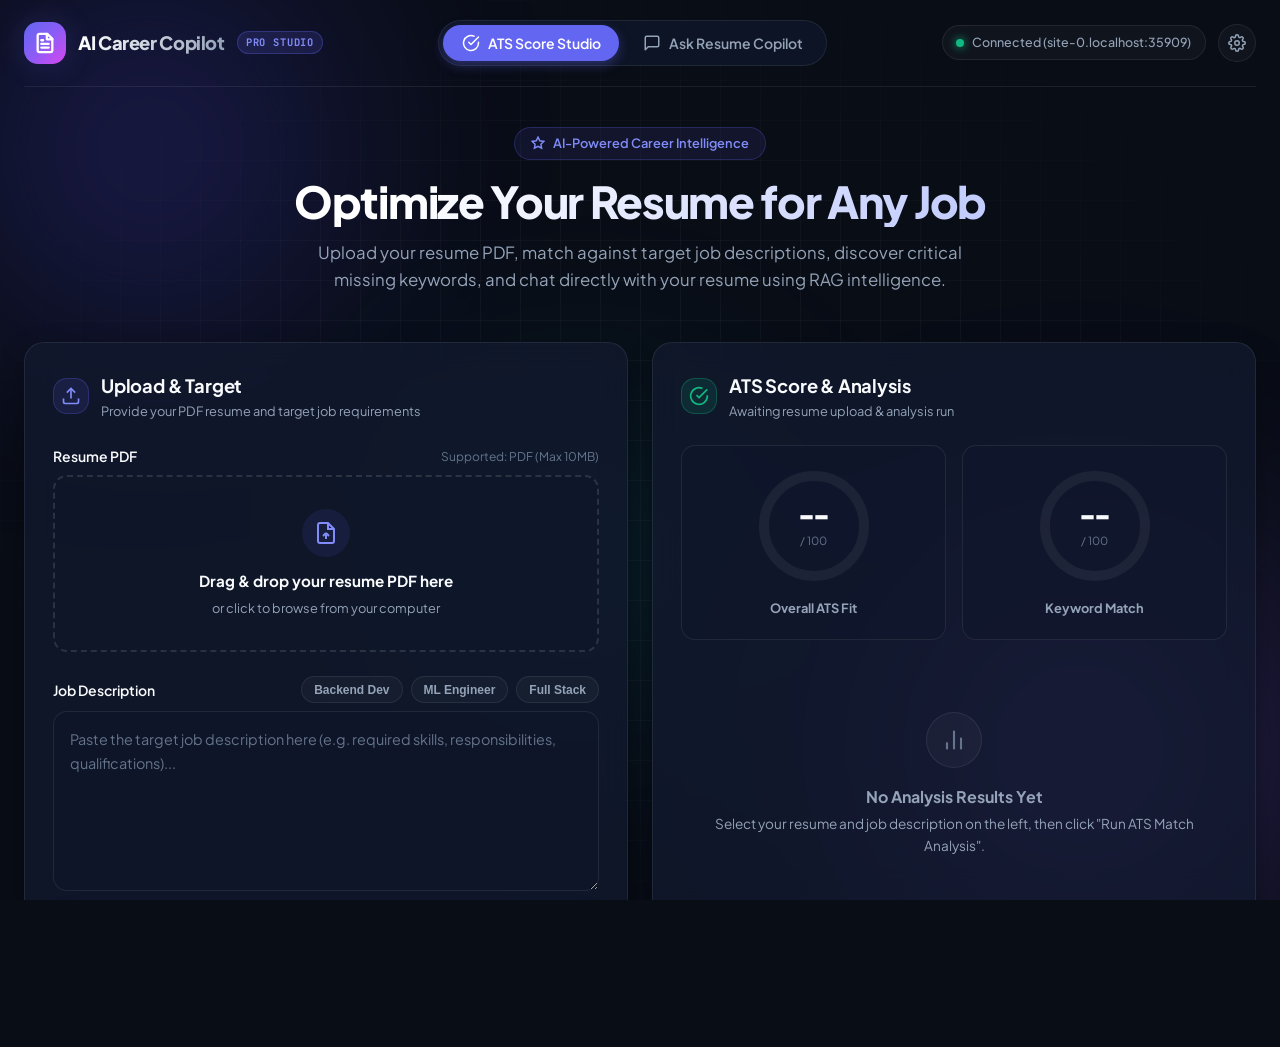
==== index.html @ 42a7b80c "frontend complete" ====
<!DOCTYPE html>
<html lang="en">
<head>
  <meta charset="UTF-8" />
  <meta name="viewport" content="width=device-width, initial-scale=1.0" />
  <title>AI Career Copilot | ATS Score Studio & Resume Chat</title>
  <meta
    name="description"
    content="Upload your resume, compare against job descriptions, calculate ATS match scores, discover missing keywords, and chat with your resume using AI."
  />

  <!-- Fonts -->
  <link rel="preconnect" href="https://fonts.googleapis.com" />
  <link rel="preconnect" href="https://fonts.gstatic.com" crossorigin />
  <link
    href="https://fonts.googleapis.com/css2?family=JetBrains+Mono:wght@400;500;700&family=Plus+Jakarta+Sans:wght@400;500;600;700;800&display=swap"
    rel="stylesheet"
  />

  <!-- CSS Stylesheet -->
  <link rel="stylesheet" href="styles.css" />
</head>
<body>
  <!-- Ambient Glow Effects -->
  <div class="ambient-bg">
    <div class="glow-orb glow-orb-1"></div>
    <div class="glow-orb glow-orb-2"></div>
    <div class="glow-orb glow-orb-3"></div>
    <div class="grid-overlay"></div>
  </div>

  <div class="app-container">
    <!-- Navbar Header -->
    <header class="navbar">
      <a href="#" class="brand">
        <div class="brand-icon">
          <svg width="22" height="22" viewBox="0 0 24 24" fill="none" stroke="currentColor" stroke-width="2.5" stroke-linecap="round" stroke-linejoin="round">
            <path d="M14.5 2H6a2 2 0 0 0-2 2v16a2 2 0 0 0 2 2h12a2 2 0 0 0 2-2V7.5L14.5 2z"/>
            <polyline points="14 2 14 8 20 8"/>
            <line x1="16" y1="13" x2="8" y2="13"/>
            <line x1="16" y1="17" x2="8" y2="17"/>
            <line x1="10" y1="9" x2="8" y2="9"/>
          </svg>
        </div>
        <div class="brand-text">
          <h1>AI Career Copilot</h1>
        </div>
        <span class="brand-badge">Pro Studio</span>
      </a>

      <!-- Tab Switcher -->
      <nav class="nav-tabs">
        <button class="nav-tab active" data-tab="tab-ats">
          <svg viewBox="0 0 24 24" fill="none" stroke="currentColor" stroke-width="2" stroke-linecap="round" stroke-linejoin="round">
            <path d="M22 11.08V12a10 10 0 1 1-5.93-9.14"/>
            <polyline points="22 4 12 14.01 9 11.01"/>
          </svg>
          <span>ATS Score Studio</span>
        </button>
        <button class="nav-tab" data-tab="tab-chat">
          <svg viewBox="0 0 24 24" fill="none" stroke="currentColor" stroke-width="2" stroke-linecap="round" stroke-linejoin="round">
            <path d="M21 15a2 2 0 0 1-2 2H7l-4 4V5a2 2 0 0 1 2-2h14a2 2 0 0 1 2 2z"/>
          </svg>
          <span>Ask Resume Copilot</span>
        </button>
      </nav>

      <!-- Connection Status & Settings -->
      <div class="nav-actions">
        <div class="status-indicator" id="status-badge" title="Click to view API endpoint info">
          <span class="status-ping connecting" id="status-ping"></span>
          <span id="status-text">Checking API...</span>
        </div>
        <button class="icon-btn" id="open-settings-btn" title="API Configuration">
          <svg width="18" height="18" viewBox="0 0 24 24" fill="none" stroke="currentColor" stroke-width="2" stroke-linecap="round" stroke-linejoin="round">
            <circle cx="12" cy="12" r="3"/>
            <path d="M19.4 15a1.65 1.65 0 0 0 .33 1.82l.06.06a2 2 0 0 1 0 2.83 2 2 0 0 1-2.83 0l-.06-.06a1.65 1.65 0 0 0-1.82-.33 1.65 1.65 0 0 0-1 1.51V21a2 2 0 0 1-2 2 2 2 0 0 1-2-2v-.09A1.65 1.65 0 0 0 9 19.4a1.65 1.65 0 0 0-1.82.33l-.06.06a2 2 0 0 1-2.83 0 2 2 0 0 1 0-2.83l.06-.06a1.65 1.65 0 0 0 .33-1.82 1.65 1.65 0 0 0-1.51-1H3a2 2 0 0 1-2-2 2 2 0 0 1 2-2h.09A1.65 1.65 0 0 0 4.6 9a1.65 1.65 0 0 0-.33-1.82l-.06-.06a2 2 0 0 1 0-2.83 2 2 0 0 1 2.83 0l.06.06a1.65 1.65 0 0 0 1.82.33H9a1.65 1.65 0 0 0 1-1.51V3a2 2 0 0 1 2-2 2 2 0 0 1 2 2v.09a1.65 1.65 0 0 0 1 1.51 1.65 1.65 0 0 0 1.82-.33l.06-.06a2 2 0 0 1 2.83 0 2 2 0 0 1 0 2.83l-.06.06a1.65 1.65 0 0 0-.33 1.82V9a1.65 1.65 0 0 0 1.51 1H21a2 2 0 0 1 2 2 2 2 0 0 1-2 2h-.09a1.65 1.65 0 0 0-1.51 1z"/>
          </svg>
        </button>
      </div>
    </header>

    <!-- Hero Header -->
    <section class="hero-section">
      <div class="hero-tag">
        <svg width="14" height="14" viewBox="0 0 24 24" fill="none" stroke="currentColor" stroke-width="2.5">
          <polygon points="12 2 15.09 8.26 22 9.27 17 14.14 18.18 21.02 12 17.77 5.82 21.02 7 14.14 2 9.27 8.91 8.26 12 2"/>
        </svg>
        AI-Powered Career Intelligence
      </div>
      <h2 class="hero-title">Optimize Your Resume for Any Job</h2>
      <p class="hero-subtitle">
        Upload your resume PDF, match against target job descriptions, discover critical missing keywords, 
        and chat directly with your resume using RAG intelligence.
      </p>
    </section>

    <!-- View Panel 1: ATS Studio -->
    <main class="view-panel active" id="tab-ats">
      <div class="studio-grid">
        <!-- Input Form Section -->
        <section class="glass-card">
          <div class="card-header">
            <div class="card-title-group">
              <div class="card-icon-badge">
                <svg width="20" height="20" viewBox="0 0 24 24" fill="none" stroke="currentColor" stroke-width="2">
                  <path d="M21 15v4a2 2 0 0 1-2 2H5a2 2 0 0 1-2-2v-4"/>
                  <polyline points="17 8 12 3 7 8"/>
                  <line x1="12" y1="3" x2="12" y2="15"/>
                </svg>
              </div>
              <div>
                <h3 class="card-title">Upload & Target</h3>
                <p class="card-subtitle">Provide your PDF resume and target job requirements</p>
              </div>
            </div>
          </div>

          <form id="ats-form">
            <!-- File Upload Dropzone -->
            <div class="form-group">
              <div class="label-row">
                <label class="form-label">Resume PDF</label>
                <span class="form-hint">Supported: PDF (Max 10MB)</span>
              </div>
              <div class="dropzone" id="dropzone">
                <input type="file" id="resume-input" accept="application/pdf" class="dropzone-input" />
                <div class="dropzone-icon">
                  <svg width="24" height="24" viewBox="0 0 24 24" fill="none" stroke="currentColor" stroke-width="2">
                    <path d="M14 2H6a2 2 0 0 0-2 2v16a2 2 0 0 0 2 2h12a2 2 0 0 0 2-2V8z"/>
                    <polyline points="14 2 14 8 20 8"/>
                    <line x1="12" y1="18" x2="12" y2="12"/>
                    <line x1="9" y1="15" x2="12" y2="12"/>
                    <line x1="15" y1="15" x2="12" y2="12"/>
                  </svg>
                </div>
                <div class="dropzone-title">Drag & drop your resume PDF here</div>
                <div class="dropzone-subtitle">or click to browse from your computer</div>
              </div>

              <!-- Active File Display -->
              <div class="file-badge" id="file-badge">
                <div class="file-info">
                  <svg class="file-icon" width="20" height="20" viewBox="0 0 24 24" fill="none" stroke="currentColor" stroke-width="2">
                    <path d="M14 2H6a2 2 0 0 0-2 2v16a2 2 0 0 0 2 2h12a2 2 0 0 0 2-2V8z"/>
                    <polyline points="14 2 14 8 20 8"/>
                  </svg>
                  <div>
                    <div class="file-name" id="file-name">resume.pdf</div>
                    <div class="file-size" id="file-size">0 KB</div>
                  </div>
                </div>
                <button type="button" class="remove-file-btn" id="remove-file-btn" title="Remove resume">
                  <svg width="18" height="18" viewBox="0 0 24 24" fill="none" stroke="currentColor" stroke-width="2">
                    <line x1="18" y1="6" x2="6" y2="18"/>
                    <line x1="6" y1="6" x2="18" y2="18"/>
                  </svg>
                </button>
              </div>
            </div>

            <!-- Job Description Area -->
            <div class="form-group">
              <div class="label-row">
                <label class="form-label" for="job-desc">Job Description</label>
                <div class="preset-pills">
                  <button type="button" class="preset-btn" data-preset="backend">Backend Dev</button>
                  <button type="button" class="preset-btn" data-preset="ml">ML Engineer</button>
                  <button type="button" class="preset-btn" data-preset="fullstack">Full Stack</button>
                </div>
              </div>
              <textarea
                id="job-desc"
                class="textarea-styled"
                placeholder="Paste the target job description here (e.g. required skills, responsibilities, qualifications)..."
                required
              ></textarea>
            </div>

            <!-- Submit Button -->
            <button type="submit" class="btn-primary" id="analyze-btn">
              <span id="btn-text">Run ATS Match Analysis</span>
              <svg id="btn-icon" width="18" height="18" viewBox="0 0 24 24" fill="none" stroke="currentColor" stroke-width="2.5">
                <line x1="5" y1="12" x2="19" y2="12"/>
                <polyline points="12 5 19 12 12 19"/>
              </svg>
              <div class="spinner" id="btn-spinner" style="display: none;"></div>
            </button>
          </form>
        </section>

        <!-- Results & Analytics Section -->
        <section class="glass-card">
          <div class="card-header">
            <div class="card-title-group">
              <div class="card-icon-badge" style="background: rgba(16, 185, 129, 0.12); color: var(--accent-emerald); border-color: rgba(16, 185, 129, 0.3);">
                <svg width="20" height="20" viewBox="0 0 24 24" fill="none" stroke="currentColor" stroke-width="2">
                  <path d="M22 11.08V12a10 10 0 1 1-5.93-9.14"/>
                  <polyline points="22 4 12 14.01 9 11.01"/>
                </svg>
              </div>
              <div>
                <h3 class="card-title">ATS Score & Analysis</h3>
                <p class="card-subtitle" id="analysis-subtitle">Awaiting resume upload & analysis run</p>
              </div>
            </div>
            <button type="button" class="btn-secondary" id="export-btn" style="display: none;" title="Copy summary report">
              <svg width="14" height="14" viewBox="0 0 24 24" fill="none" stroke="currentColor" stroke-width="2" style="margin-right: 4px;">
                <rect x="9" y="9" width="13" height="13" rx="2" ry="2"/>
                <path d="M5 15H4a2 2 0 0 1-2-2V4a2 2 0 0 1 2-2h9a2 2 0 0 1 2 2v1"/>
              </svg>
              Export Report
            </button>
          </div>

          <!-- Score Meters Overview -->
          <div class="score-overview">
            <!-- Overall Score Gauge -->
            <div class="score-widget">
              <div class="gauge-container">
                <svg class="gauge-svg" viewBox="0 0 120 120">
                  <defs>
                    <linearGradient id="score-gradient" x1="0%" y1="0%" x2="100%" y2="100%">
                      <stop offset="0%" stop-color="#6366f1" />
                      <stop offset="100%" stop-color="#8b5cf6" />
                    </linearGradient>
                  </defs>
                  <circle class="gauge-bg" cx="60" cy="60" r="50" />
                  <circle class="gauge-fill" id="overall-fill" cx="60" cy="60" r="50" />
                </svg>
                <div class="gauge-center">
                  <span class="gauge-val" id="overall-score-val">--</span>
                  <span style="font-size: 0.7rem; color: var(--text-subtle);">/ 100</span>
                </div>
              </div>
              <div class="gauge-label">Overall ATS Fit</div>
            </div>

            <!-- Keyword Score Gauge -->
            <div class="score-widget">
              <div class="gauge-container">
                <svg class="gauge-svg" viewBox="0 0 120 120">
                  <defs>
                    <linearGradient id="keyword-gradient" x1="0%" y1="0%" x2="100%" y2="100%">
                      <stop offset="0%" stop-color="#06b6d4" />
                      <stop offset="100%" stop-color="#10b981" />
                    </linearGradient>
                  </defs>
                  <circle class="gauge-bg" cx="60" cy="60" r="50" />
                  <circle class="gauge-fill gauge-fill-alt" id="keyword-fill" cx="60" cy="60" r="50" />
                </svg>
                <div class="gauge-center">
                  <span class="gauge-val" id="keyword-score-val">--</span>
                  <span style="font-size: 0.7rem; color: var(--text-subtle);">/ 100</span>
                </div>
              </div>
              <div class="gauge-label">Keyword Match</div>
            </div>
          </div>

          <!-- Empty Initial State -->
          <div id="results-empty" class="empty-state-box">
            <div class="empty-state-icon">
              <svg width="28" height="28" viewBox="0 0 24 24" fill="none" stroke="currentColor" stroke-width="1.8">
                <line x1="18" y1="20" x2="18" y2="10"/>
                <line x1="12" y1="20" x2="12" y2="4"/>
                <line x1="6" y1="20" x2="6" y2="14"/>
              </svg>
            </div>
            <h4>No Analysis Results Yet</h4>
            <p style="font-size: 0.85rem; margin-top: 0.25rem;">Select your resume and job description on the left, then click "Run ATS Match Analysis".</p>
          </div>

          <!-- Detailed Results Stack -->
          <div id="results-content" style="display: none;">
            <!-- Missing Keywords -->
            <div class="result-block">
              <div class="result-block-title">
                <span>Missing Keywords</span>
                <span id="missing-count-badge" class="brand-badge" style="background: rgba(244,63,94,0.15); color: var(--accent-rose); border-color: rgba(244,63,94,0.3);">0 Missing</span>
              </div>
              <div class="keyword-tags" id="missing-tags-container"></div>
            </div>

            <!-- Strengths -->
            <div class="result-block">
              <div class="result-block-title">Key Strengths</div>
              <div class="list-stack" id="strengths-container"></div>
            </div>

            <!-- Weaknesses -->
            <div class="result-block">
              <div class="result-block-title">Weaknesses / Gaps</div>
              <div class="list-stack" id="weaknesses-container"></div>
            </div>

            <!-- Actionable Suggestions -->
            <div class="result-block">
              <div class="result-block-title">Actionable ATS Suggestions</div>
              <div class="list-stack" id="suggestions-container"></div>
            </div>
          </div>
        </section>
      </div>
    </main>

    <!-- View Panel 2: Ask Resume Copilot Chat -->
    <main class="view-panel" id="tab-chat">
      <div class="chat-layout">
        <div class="glass-card chat-card">
          <!-- Chat Header -->
          <div class="chat-header">
            <div class="card-title-group">
              <div class="card-icon-badge">
                <svg width="20" height="20" viewBox="0 0 24 24" fill="none" stroke="currentColor" stroke-width="2">
                  <path d="M21 15a2 2 0 0 1-2 2H7l-4 4V5a2 2 0 0 1 2-2h14a2 2 0 0 1 2 2z"/>
                </svg>
              </div>
              <div>
                <h3 class="card-title">Resume Copilot Chat</h3>
                <p class="card-subtitle" id="chat-subtitle">Ask questions about your uploaded resume using RAG vector intelligence</p>
              </div>
            </div>
            <button type="button" class="btn-secondary" id="clear-chat-btn">Clear Chat</button>
          </div>

          <!-- Chat Messages Area -->
          <div class="chat-messages" id="chat-messages">
            <!-- Welcome Assistant Message -->
            <div class="message-row assistant">
              <div class="message-avatar">AI</div>
              <div>
                <div class="message-bubble">
                  Hello! I am your AI Career Copilot. Once you upload your resume PDF, you can ask me anything about your experience, technical skills, project details, or ask me to draft tailored responses for applications!
                </div>
                <span class="message-time">Just now</span>
              </div>
            </div>
          </div>

          <!-- Chat Footer & Input Controls -->
          <div class="chat-footer">
            <!-- Prompt Suggestions -->
            <div class="prompt-suggestions">
              <button type="button" class="prompt-chip" data-prompt="What are the main technical skills listed in my resume?">💡 Top Technical Skills</button>
              <button type="button" class="prompt-chip" data-prompt="Summarize my relevant experience in 3 high-impact bullet points.">📄 3-Bullet Summary</button>
              <button type="button" class="prompt-chip" data-prompt="What software projects or architecture achievements are mentioned?">🚀 Project Highlights</button>
              <button type="button" class="prompt-chip" data-prompt="How can I phrase my experience for a Lead Engineer role?">🎯 Lead Role Pitch</button>
            </div>

            <!-- Chat Input Bar -->
            <form id="chat-form" class="chat-input-bar">
              <input
                type="text"
                id="chat-input"
                class="chat-input"
                placeholder="Ask your resume anything (e.g. 'What is my experience with Python and databases?')..."
                autocomplete="off"
              />
              <button type="submit" class="send-btn" id="chat-send-btn" title="Send Question">
                <svg width="18" height="18" viewBox="0 0 24 24" fill="none" stroke="currentColor" stroke-width="2.5">
                  <line x1="22" y1="2" x2="11" y2="13"/>
                  <polygon points="22 2 15 22 11 13 2 9 22 2"/>
                </svg>
              </button>
            </form>
          </div>
        </div>
      </div>
    </main>
  </div>

  <!-- Settings Modal -->
  <div class="modal-backdrop" id="settings-modal">
    <div class="modal-content">
      <div class="modal-header">
        <h3 class="modal-title">API Server Settings</h3>
        <button type="button" class="remove-file-btn" id="close-settings-btn">
          <svg width="20" height="20" viewBox="0 0 24 24" fill="none" stroke="currentColor" stroke-width="2">
            <line x1="18" y1="6" x2="6" y2="18"/>
            <line x1="6" y1="6" x2="18" y2="18"/>
          </svg>
        </button>
      </div>
      <div class="form-group">
        <label class="form-label" for="api-url-input">Backend Base URL</label>
        <input
          type="text"
          id="api-url-input"
          class="chat-input"
          style="border-radius: var(--radius-md); width: 100%; margin-top: 0.5rem;"
          placeholder="http://127.0.0.1:8000"
        />
        <p class="form-hint" style="margin-top: 0.5rem;">
          Leave empty to use automatic window origin detection or local FastAPI default (port 8000 / 8001).
        </p>
      </div>
      <div class="modal-footer">
        <button type="button" class="btn-secondary" id="test-api-btn">Test Connection</button>
        <button type="button" class="btn-primary" id="save-settings-btn" style="width: auto; padding: 0.6rem 1.25rem;">Save Settings</button>
      </div>
    </div>
  </div>

  <!-- Toast Notification Container -->
  <div class="toast-container" id="toast-container"></div>

  <!-- Application Logic JavaScript -->
  <script src="app.js"></script>
</body>
</html>
---- styles.css ----
/* ==========================================================================
   AI Career Copilot - Design System & Modern Theme
   ========================================================================== */

:root {
  /* Color Palette */
  --bg-dark: #090d16;
  --bg-surface: #0f172a;
  --bg-card: rgba(18, 26, 47, 0.75);
  --bg-card-hover: rgba(26, 37, 66, 0.85);
  --bg-glass: rgba(15, 23, 42, 0.65);
  
  --border-color: rgba(255, 255, 255, 0.08);
  --border-hover: rgba(99, 102, 241, 0.35);
  --border-focus: #6366f1;

  --primary: #6366f1;
  --primary-light: #818cf8;
  --primary-dark: #4f46e5;
  --primary-gradient: linear-gradient(135deg, #6366f1 0%, #8b5cf6 50%, #d946ef 100%);
  --primary-glow: rgba(99, 102, 241, 0.25);

  --accent-cyan: #06b6d4;
  --accent-emerald: #10b981;
  --accent-amber: #f59e0b;
  --accent-rose: #f43f5e;
  
  --text-main: #f8fafc;
  --text-muted: #94a3b8;
  --text-subtle: #64748b;

  --font-sans: 'Plus Jakarta Sans', -apple-system, BlinkMacSystemFont, 'Segoe UI', Roboto, sans-serif;
  --font-mono: 'JetBrains Mono', monospace;

  --radius-sm: 8px;
  --radius-md: 14px;
  --radius-lg: 20px;
  --radius-full: 9999px;

  --shadow-sm: 0 2px 8px rgba(0, 0, 0, 0.2);
  --shadow-md: 0 8px 24px rgba(0, 0, 0, 0.35);
  --shadow-lg: 0 16px 40px rgba(0, 0, 0, 0.5);
  --shadow-glow: 0 0 30px rgba(99, 102, 241, 0.2);

  --transition-fast: 0.15s ease;
  --transition-normal: 0.25s cubic-bezier(0.16, 1, 0.3, 1);
  --transition-bounce: 0.4s cubic-bezier(0.34, 1.56, 0.64, 1);
}

/* Reset & Base Styles */
*, *::before, *::after {
  box-sizing: border-box;
  margin: 0;
  padding: 0;
}

html, body {
  height: 100%;
  font-family: var(--font-sans);
  background-color: var(--bg-dark);
  color: var(--text-main);
  line-height: 1.6;
  -webkit-font-smoothing: antialiased;
  overflow-x: hidden;
}

/* Background Atmosphere */
.ambient-bg {
  position: fixed;
  inset: 0;
  pointer-events: none;
  z-index: 0;
  overflow: hidden;
}

.glow-orb {
  position: absolute;
  border-radius: 50%;
  filter: blur(120px);
  opacity: 0.45;
  animation: float 20s infinite alternate cubic-bezier(0.45, 0.05, 0.55, 0.95);
}

.glow-orb-1 {
  width: 500px;
  height: 500px;
  background: radial-gradient(circle, #4f46e5 0%, rgba(79, 70, 229, 0) 70%);
  top: -100px;
  left: -100px;
}

.glow-orb-2 {
  width: 600px;
  height: 600px;
  background: radial-gradient(circle, #8b5cf6 0%, rgba(139, 92, 246, 0) 70%);
  bottom: -150px;
  right: -100px;
  animation-delay: -7s;
}

.glow-orb-3 {
  width: 400px;
  height: 400px;
  background: radial-gradient(circle, #06b6d4 0%, rgba(6, 182, 212, 0) 70%);
  top: 40%;
  left: 30%;
  opacity: 0.25;
  animation-delay: -12s;
}

@keyframes float {
  0% { transform: translate(0, 0) scale(1); }
  50% { transform: translate(40px, 30px) scale(1.08); }
  100% { transform: translate(-30px, 50px) scale(0.95); }
}

.grid-overlay {
  position: absolute;
  inset: 0;
  background-image: 
    linear-gradient(rgba(255, 255, 255, 0.03) 1px, transparent 1px),
    linear-gradient(90deg, rgba(255, 255, 255, 0.03) 1px, transparent 1px);
  background-size: 40px 40px;
  mask-image: radial-gradient(ellipse at center, black 40%, transparent 80%);
}

/* App Wrapper */
.app-container {
  position: relative;
  z-index: 1;
  display: flex;
  flex-direction: column;
  min-height: 100vh;
  max-width: 1440px;
  margin: 0 auto;
  padding: 0 1.5rem;
}

/* Header & Navigation */
.navbar {
  display: flex;
  align-items: center;
  justify-content: space-between;
  padding: 1.25rem 0;
  border-bottom: 1px solid var(--border-color);
}

.brand {
  display: flex;
  align-items: center;
  gap: 0.75rem;
  text-decoration: none;
}

.brand-icon {
  width: 42px;
  height: 42px;
  border-radius: var(--radius-md);
  background: var(--primary-gradient);
  display: flex;
  align-items: center;
  justify-content: center;
  color: #fff;
  box-shadow: var(--shadow-glow);
}

.brand-text h1 {
  font-size: 1.15rem;
  font-weight: 800;
  letter-spacing: -0.02em;
  background: linear-gradient(to right, #fff, #94a3b8);
  -webkit-background-clip: text;
  -webkit-text-fill-color: transparent;
}

.brand-badge {
  font-family: var(--font-mono);
  font-size: 0.65rem;
  font-weight: 700;
  text-transform: uppercase;
  letter-spacing: 0.08em;
  padding: 2px 8px;
  border-radius: var(--radius-full);
  background: rgba(99, 102, 241, 0.15);
  color: var(--primary-light);
  border: 1px solid rgba(99, 102, 241, 0.3);
}

/* Nav Tabs */
.nav-tabs {
  display: flex;
  align-items: center;
  gap: 0.35rem;
  background: rgba(15, 23, 42, 0.8);
  padding: 4px;
  border-radius: var(--radius-full);
  border: 1px solid var(--border-color);
  backdrop-filter: blur(16px);
}

.nav-tab {
  display: flex;
  align-items: center;
  gap: 0.5rem;
  padding: 0.55rem 1.15rem;
  border-radius: var(--radius-full);
  border: none;
  background: transparent;
  color: var(--text-muted);
  font-family: var(--font-sans);
  font-size: 0.875rem;
  font-weight: 600;
  cursor: pointer;
  transition: var(--transition-fast);
}

.nav-tab:hover {
  color: var(--text-main);
  background: rgba(255, 255, 255, 0.04);
}

.nav-tab.active {
  color: #fff;
  background: var(--primary);
  box-shadow: 0 4px 12px rgba(99, 102, 241, 0.35);
}

.nav-tab svg {
  width: 18px;
  height: 18px;
}

/* Connection Status & Settings */
.nav-actions {
  display: flex;
  align-items: center;
  gap: 0.75rem;
}

.status-indicator {
  display: flex;
  align-items: center;
  gap: 0.5rem;
  padding: 0.4rem 0.85rem;
  border-radius: var(--radius-full);
  background: rgba(255, 255, 255, 0.03);
  border: 1px solid var(--border-color);
  font-size: 0.78rem;
  font-weight: 500;
  color: var(--text-muted);
  cursor: pointer;
  transition: var(--transition-fast);
}

.status-indicator:hover {
  border-color: rgba(255, 255, 255, 0.15);
  color: var(--text-main);
}

.status-ping {
  width: 8px;
  height: 8px;
  border-radius: 50%;
  background: var(--accent-emerald);
  box-shadow: 0 0 10px var(--accent-emerald);
  position: relative;
}

.status-ping.offline {
  background: var(--accent-rose);
  box-shadow: 0 0 10px var(--accent-rose);
}

.status-ping.connecting {
  background: var(--accent-amber);
  box-shadow: 0 0 10px var(--accent-amber);
  animation: pulse 1.5s infinite;
}

@keyframes pulse {
  0% { opacity: 0.4; }
  50% { opacity: 1; }
  100% { opacity: 0.4; }
}

.icon-btn {
  width: 38px;
  height: 38px;
  border-radius: var(--radius-full);
  border: 1px solid var(--border-color);
  background: rgba(255, 255, 255, 0.03);
  color: var(--text-muted);
  display: flex;
  align-items: center;
  justify-content: center;
  cursor: pointer;
  transition: var(--transition-fast);
}

.icon-btn:hover {
  color: var(--text-main);
  background: rgba(255, 255, 255, 0.08);
  border-color: rgba(255, 255, 255, 0.2);
}

/* Hero Section */
.hero-section {
  text-align: center;
  padding: 2.5rem 1rem 1.5rem;
}

.hero-tag {
  display: inline-flex;
  align-items: center;
  gap: 0.5rem;
  padding: 0.35rem 1rem;
  border-radius: var(--radius-full);
  background: rgba(99, 102, 241, 0.1);
  border: 1px solid rgba(99, 102, 241, 0.25);
  color: var(--primary-light);
  font-size: 0.8rem;
  font-weight: 600;
  margin-bottom: 1rem;
}

.hero-title {
  font-size: 2.75rem;
  font-weight: 800;
  line-height: 1.15;
  letter-spacing: -0.03em;
  margin-bottom: 0.85rem;
  background: linear-gradient(135deg, #ffffff 30%, #a5b4fc 100%);
  -webkit-background-clip: text;
  -webkit-text-fill-color: transparent;
}

.hero-subtitle {
  font-size: 1.05rem;
  color: var(--text-muted);
  max-width: 680px;
  margin: 0 auto;
  line-height: 1.6;
}

/* View Containers */
.view-panel {
  display: none;
  flex: 1;
  padding-bottom: 3rem;
  animation: fadeIn 0.35s ease;
}

.view-panel.active {
  display: block;
}

@keyframes fadeIn {
  from { opacity: 0; transform: translateY(8px); }
  to { opacity: 1; transform: translateY(0); }
}

/* Studio Layout (Grid) */
.studio-grid {
  display: grid;
  grid-template-columns: 1fr 1fr;
  gap: 1.5rem;
  margin-top: 1.5rem;
}

@media (max-width: 1024px) {
  .studio-grid {
    grid-template-columns: 1fr;
  }
}

/* Glass Cards */
.glass-card {
  background: var(--bg-card);
  backdrop-filter: blur(16px);
  border: 1px solid var(--border-color);
  border-radius: var(--radius-lg);
  padding: 1.75rem;
  box-shadow: var(--shadow-md);
  transition: border-color var(--transition-normal);
}

.glass-card:hover {
  border-color: rgba(255, 255, 255, 0.12);
}

.card-header {
  display: flex;
  align-items: center;
  justify-content: space-between;
  margin-bottom: 1.5rem;
}

.card-title-group {
  display: flex;
  align-items: center;
  gap: 0.75rem;
}

.card-icon-badge {
  width: 36px;
  height: 36px;
  border-radius: var(--radius-md);
  background: rgba(99, 102, 241, 0.12);
  border: 1px solid rgba(99, 102, 241, 0.25);
  color: var(--primary-light);
  display: flex;
  align-items: center;
  justify-content: center;
}

.card-title {
  font-size: 1.15rem;
  font-weight: 700;
  letter-spacing: -0.01em;
}

.card-subtitle {
  font-size: 0.8rem;
  color: var(--text-muted);
}

/* Input Form Styles */
.form-group {
  margin-bottom: 1.5rem;
}

.label-row {
  display: flex;
  align-items: center;
  justify-content: space-between;
  margin-bottom: 0.5rem;
}

.form-label {
  font-size: 0.875rem;
  font-weight: 600;
  color: var(--text-main);
}

.form-hint {
  font-size: 0.75rem;
  color: var(--text-subtle);
}

/* Dropzone */
.dropzone {
  border: 2px dashed rgba(255, 255, 255, 0.12);
  border-radius: var(--radius-md);
  padding: 2rem 1.5rem;
  text-align: center;
  background: rgba(15, 23, 42, 0.4);
  cursor: pointer;
  transition: var(--transition-normal);
  position: relative;
}

.dropzone:hover, .dropzone.dragover {
  border-color: var(--primary-light);
  background: rgba(99, 102, 241, 0.06);
}

.dropzone-input {
  position: absolute;
  inset: 0;
  opacity: 0;
  cursor: pointer;
  width: 100%;
  height: 100%;
}

.dropzone-icon {
  width: 48px;
  height: 48px;
  margin: 0 auto 0.75rem;
  border-radius: var(--radius-full);
  background: rgba(99, 102, 241, 0.1);
  color: var(--primary-light);
  display: flex;
  align-items: center;
  justify-content: center;
  transition: transform var(--transition-bounce);
}

.dropzone:hover .dropzone-icon {
  transform: translateY(-4px) scale(1.05);
}

.dropzone-title {
  font-size: 0.95rem;
  font-weight: 700;
  margin-bottom: 0.25rem;
}

.dropzone-subtitle {
  font-size: 0.8rem;
  color: var(--text-muted);
}

/* File Selected State */
.file-badge {
  display: none;
  align-items: center;
  justify-content: space-between;
  padding: 0.85rem 1rem;
  border-radius: var(--radius-md);
  background: rgba(99, 102, 241, 0.1);
  border: 1px solid rgba(99, 102, 241, 0.3);
  margin-top: 0.75rem;
}

.file-badge.active {
  display: flex;
}

.file-info {
  display: flex;
  align-items: center;
  gap: 0.75rem;
}

.file-icon {
  color: var(--primary-light);
}

.file-name {
  font-size: 0.875rem;
  font-weight: 600;
  color: var(--text-main);
  max-width: 200px;
  white-space: nowrap;
  overflow: hidden;
  text-overflow: ellipsis;
}

.file-size {
  font-size: 0.75rem;
  color: var(--text-muted);
  font-family: var(--font-mono);
}

.remove-file-btn {
  background: none;
  border: none;
  color: var(--text-muted);
  cursor: pointer;
  padding: 4px;
  border-radius: var(--radius-sm);
  transition: var(--transition-fast);
}

.remove-file-btn:hover {
  color: var(--accent-rose);
  background: rgba(244, 63, 94, 0.1);
}

/* Preset Buttons */
.preset-pills {
  display: flex;
  flex-wrap: wrap;
  gap: 0.5rem;
}

.preset-btn {
  font-size: 0.75rem;
  font-weight: 600;
  padding: 0.35rem 0.75rem;
  border-radius: var(--radius-full);
  border: 1px solid var(--border-color);
  background: rgba(255, 255, 255, 0.03);
  color: var(--text-muted);
  cursor: pointer;
  transition: var(--transition-fast);
}

.preset-btn:hover {
  border-color: rgba(99, 102, 241, 0.4);
  color: var(--primary-light);
  background: rgba(99, 102, 241, 0.08);
}

/* Textarea */
.textarea-styled {
  width: 100%;
  min-height: 180px;
  padding: 1rem;
  border-radius: var(--radius-md);
  border: 1px solid var(--border-color);
  background: rgba(15, 23, 42, 0.6);
  color: var(--text-main);
  font-family: var(--font-sans);
  font-size: 0.9rem;
  line-height: 1.6;
  resize: vertical;
  outline: none;
  transition: var(--transition-fast);
}

.textarea-styled:focus {
  border-color: var(--primary);
  box-shadow: 0 0 0 3px rgba(99, 102, 241, 0.15);
}

.textarea-styled::placeholder {
  color: var(--text-subtle);
}

/* Primary Action Button */
.btn-primary {
  width: 100%;
  padding: 0.95rem 1.5rem;
  border-radius: var(--radius-md);
  border: none;
  background: var(--primary-gradient);
  color: #fff;
  font-weight: 700;
  font-size: 0.95rem;
  letter-spacing: 0.01em;
  cursor: pointer;
  display: flex;
  align-items: center;
  justify-content: center;
  gap: 0.75rem;
  box-shadow: var(--shadow-glow);
  transition: var(--transition-normal);
}

.btn-primary:hover {
  transform: translateY(-2px);
  box-shadow: 0 8px 25px rgba(99, 102, 241, 0.4);
}

.btn-primary:disabled {
  opacity: 0.6;
  cursor: not-allowed;
  transform: none;
  box-shadow: none;
}

.btn-secondary {
  padding: 0.6rem 1.25rem;
  border-radius: var(--radius-md);
  border: 1px solid var(--border-color);
  background: rgba(255, 255, 255, 0.04);
  color: var(--text-main);
  font-weight: 600;
  font-size: 0.85rem;
  cursor: pointer;
  transition: var(--transition-fast);
}

.btn-secondary:hover {
  background: rgba(255, 255, 255, 0.08);
  border-color: rgba(255, 255, 255, 0.15);
}

/* Score Dashboard Layout */
.score-overview {
  display: grid;
  grid-template-columns: 1fr 1fr;
  gap: 1rem;
  margin-bottom: 1.5rem;
}

.score-widget {
  background: rgba(15, 23, 42, 0.6);
  border: 1px solid var(--border-color);
  border-radius: var(--radius-md);
  padding: 1.25rem;
  text-align: center;
  position: relative;
  overflow: hidden;
}

.gauge-container {
  position: relative;
  width: 120px;
  height: 120px;
  margin: 0 auto 0.75rem;
}

.gauge-svg {
  transform: rotate(-90deg);
  width: 100%;
  height: 100%;
}

.gauge-bg {
  fill: none;
  stroke: rgba(255, 255, 255, 0.06);
  stroke-width: 10;
}

.gauge-fill {
  fill: none;
  stroke: url(#score-gradient);
  stroke-width: 10;
  stroke-linecap: round;
  stroke-dasharray: 314;
  stroke-dashoffset: 314;
  transition: stroke-dashoffset 1.2s cubic-bezier(0.16, 1, 0.3, 1);
}

.gauge-fill-alt {
  stroke: url(#keyword-gradient);
}

.gauge-center {
  position: absolute;
  inset: 0;
  display: flex;
  flex-direction: column;
  align-items: center;
  justify-content: center;
}

.gauge-val {
  font-family: var(--font-mono);
  font-size: 1.85rem;
  font-weight: 800;
  line-height: 1;
}

.gauge-label {
  font-size: 0.8rem;
  font-weight: 700;
  color: var(--text-muted);
}

/* Results Breakdown Sections */
.result-block {
  margin-bottom: 1.5rem;
}

.result-block-title {
  display: flex;
  align-items: center;
  justify-content: space-between;
  font-size: 0.875rem;
  font-weight: 700;
  color: var(--text-main);
  margin-bottom: 0.75rem;
  text-transform: uppercase;
  letter-spacing: 0.05em;
}

/* Missing Keywords Tags */
.keyword-tags {
  display: flex;
  flex-wrap: wrap;
  gap: 0.5rem;
}

.tag-missing {
  display: inline-flex;
  align-items: center;
  gap: 0.35rem;
  font-family: var(--font-mono);
  font-size: 0.78rem;
  padding: 0.35rem 0.75rem;
  border-radius: var(--radius-sm);
  background: rgba(244, 63, 94, 0.1);
  border: 1px solid rgba(244, 63, 94, 0.25);
  color: #fca5a5;
  transition: var(--transition-fast);
}

.tag-missing:hover {
  background: rgba(244, 63, 94, 0.18);
  border-color: rgba(244, 63, 94, 0.4);
}

/* List Cards (Strengths, Weaknesses, Suggestions) */
.list-stack {
  display: flex;
  flex-direction: column;
  gap: 0.6rem;
}

.list-item-card {
  display: flex;
  align-items: flex-start;
  gap: 0.75rem;
  padding: 0.85rem 1rem;
  border-radius: var(--radius-md);
  background: rgba(15, 23, 42, 0.5);
  border: 1px solid var(--border-color);
  font-size: 0.875rem;
  line-height: 1.5;
  transition: var(--transition-fast);
}

.list-item-card:hover {
  border-color: rgba(255, 255, 255, 0.12);
  background: rgba(15, 23, 42, 0.8);
}

.item-icon {
  margin-top: 2px;
  flex-shrink: 0;
}

.item-icon.strength { color: var(--accent-emerald); }
.item-icon.weakness { color: var(--accent-amber); }
.item-icon.suggestion { color: var(--primary-light); }

.suggestion-content {
  flex: 1;
}

.copy-tip-btn {
  margin-left: 0.5rem;
  padding: 2px 6px;
  border-radius: var(--radius-sm);
  border: 1px solid var(--border-color);
  background: rgba(255, 255, 255, 0.05);
  color: var(--text-muted);
  font-size: 0.7rem;
  cursor: pointer;
  transition: var(--transition-fast);
}

.copy-tip-btn:hover {
  color: #fff;
  background: var(--primary-dark);
}

/* Copilot Chat View */
.chat-layout {
  max-width: 900px;
  margin: 1.5rem auto 0;
  height: 700px;
  display: flex;
  flex-direction: column;
}

.chat-card {
  flex: 1;
  display: flex;
  flex-direction: column;
  overflow: hidden;
  padding: 0;
}

.chat-header {
  padding: 1.25rem 1.5rem;
  border-bottom: 1px solid var(--border-color);
  display: flex;
  align-items: center;
  justify-content: space-between;
  background: rgba(15, 23, 42, 0.6);
}

.chat-messages {
  flex: 1;
  padding: 1.5rem;
  overflow-y: auto;
  display: flex;
  flex-direction: column;
  gap: 1.25rem;
}

/* Scrollbar Styling */
.chat-messages::-webkit-scrollbar {
  width: 6px;
}

.chat-messages::-webkit-scrollbar-track {
  background: transparent;
}

.chat-messages::-webkit-scrollbar-thumb {
  background: rgba(255, 255, 255, 0.1);
  border-radius: 3px;
}

.message-row {
  display: flex;
  gap: 1rem;
  max-width: 85%;
}

.message-row.user {
  margin-left: auto;
  flex-direction: row-reverse;
}

.message-avatar {
  width: 36px;
  height: 36px;
  border-radius: var(--radius-full);
  display: flex;
  align-items: center;
  justify-content: center;
  flex-shrink: 0;
  font-size: 0.85rem;
  font-weight: 700;
}

.message-row.assistant .message-avatar {
  background: var(--primary-gradient);
  color: #fff;
  box-shadow: var(--shadow-glow);
}

.message-row.user .message-avatar {
  background: rgba(255, 255, 255, 0.1);
  color: var(--text-main);
  border: 1px solid var(--border-color);
}

.message-bubble {
  padding: 0.95rem 1.25rem;
  border-radius: 18px;
  font-size: 0.92rem;
  line-height: 1.6;
}

.message-row.assistant .message-bubble {
  background: rgba(30, 41, 59, 0.8);
  border: 1px solid var(--border-color);
  color: var(--text-main);
  border-top-left-radius: 4px;
}

.message-row.user .message-bubble {
  background: var(--primary);
  color: #fff;
  border-top-right-radius: 4px;
  box-shadow: 0 4px 15px rgba(99, 102, 241, 0.3);
}

.message-time {
  font-size: 0.7rem;
  color: var(--text-subtle);
  margin-top: 4px;
  display: block;
}

/* Chat Input Controls */
.chat-footer {
  padding: 1.25rem 1.5rem;
  border-top: 1px solid var(--border-color);
  background: rgba(15, 23, 42, 0.8);
}

.prompt-suggestions {
  display: flex;
  gap: 0.5rem;
  overflow-x: auto;
  padding-bottom: 0.75rem;
  margin-bottom: 0.75rem;
}

.prompt-suggestions::-webkit-scrollbar {
  display: none;
}

.prompt-chip {
  white-space: nowrap;
  font-size: 0.78rem;
  padding: 0.35rem 0.85rem;
  border-radius: var(--radius-full);
  background: rgba(255, 255, 255, 0.03);
  border: 1px solid var(--border-color);
  color: var(--text-muted);
  cursor: pointer;
  transition: var(--transition-fast);
}

.prompt-chip:hover {
  background: rgba(99, 102, 241, 0.1);
  border-color: rgba(99, 102, 241, 0.3);
  color: var(--primary-light);
}

.chat-input-bar {
  display: flex;
  gap: 0.75rem;
  align-items: center;
}

.chat-input {
  flex: 1;
  padding: 0.85rem 1.25rem;
  border-radius: var(--radius-full);
  border: 1px solid var(--border-color);
  background: rgba(15, 23, 42, 0.6);
  color: var(--text-main);
  font-family: var(--font-sans);
  font-size: 0.9rem;
  outline: none;
  transition: var(--transition-fast);
}

.chat-input:focus {
  border-color: var(--primary);
  box-shadow: 0 0 0 3px rgba(99, 102, 241, 0.15);
}

.send-btn {
  width: 44px;
  height: 44px;
  border-radius: var(--radius-full);
  border: none;
  background: var(--primary-gradient);
  color: #fff;
  display: flex;
  align-items: center;
  justify-content: center;
  cursor: pointer;
  transition: var(--transition-fast);
  box-shadow: var(--shadow-glow);
}

.send-btn:hover {
  transform: scale(1.05);
}

.send-btn:disabled {
  opacity: 0.5;
  cursor: not-allowed;
  transform: none;
}

/* Spinner Loader */
.spinner {
  width: 18px;
  height: 18px;
  border: 2px solid rgba(255, 255, 255, 0.3);
  border-top-color: #fff;
  border-radius: 50%;
  animation: spin 0.8s linear infinite;
}

@keyframes spin {
  to { transform: rotate(360deg); }
}

/* Empty State Styling */
.empty-state-box {
  text-align: center;
  padding: 3rem 1.5rem;
  color: var(--text-muted);
}

.empty-state-icon {
  width: 56px;
  height: 56px;
  margin: 0 auto 1rem;
  border-radius: var(--radius-full);
  background: rgba(255, 255, 255, 0.03);
  border: 1px solid var(--border-color);
  display: flex;
  align-items: center;
  justify-content: center;
  color: var(--text-subtle);
}

/* Toast Notifications */
.toast-container {
  position: fixed;
  bottom: 2rem;
  right: 2rem;
  z-index: 9999;
  display: flex;
  flex-direction: column;
  gap: 0.75rem;
}

.toast {
  display: flex;
  align-items: center;
  gap: 0.75rem;
  padding: 0.85rem 1.25rem;
  border-radius: var(--radius-md);
  background: rgba(15, 23, 42, 0.95);
  border: 1px solid var(--border-color);
  box-shadow: var(--shadow-lg);
  color: var(--text-main);
  font-size: 0.875rem;
  backdrop-filter: blur(12px);
  animation: slideUp 0.3s cubic-bezier(0.16, 1, 0.3, 1);
}

.toast.success { border-color: var(--accent-emerald); }
.toast.error { border-color: var(--accent-rose); }
.toast.info { border-color: var(--primary); }

@keyframes slideUp {
  from { opacity: 0; transform: translateY(12px); }
  to { opacity: 1; transform: translateY(0); }
}

/* Settings Modal */
.modal-backdrop {
  position: fixed;
  inset: 0;
  background: rgba(0, 0, 0, 0.7);
  backdrop-filter: blur(8px);
  z-index: 1000;
  display: none;
  align-items: center;
  justify-content: center;
}

.modal-backdrop.active {
  display: flex;
}

.modal-content {
  width: 100%;
  max-width: 480px;
  background: var(--bg-surface);
  border: 1px solid var(--border-color);
  border-radius: var(--radius-lg);
  padding: 1.75rem;
  box-shadow: var(--shadow-lg);
}

.modal-header {
  display: flex;
  align-items: center;
  justify-content: space-between;
  margin-bottom: 1.25rem;
}

.modal-title {
  font-size: 1.1rem;
  font-weight: 700;
}

.modal-footer {
  display: flex;
  justify-content: flex-end;
  gap: 0.75rem;
  margin-top: 1.5rem;
}
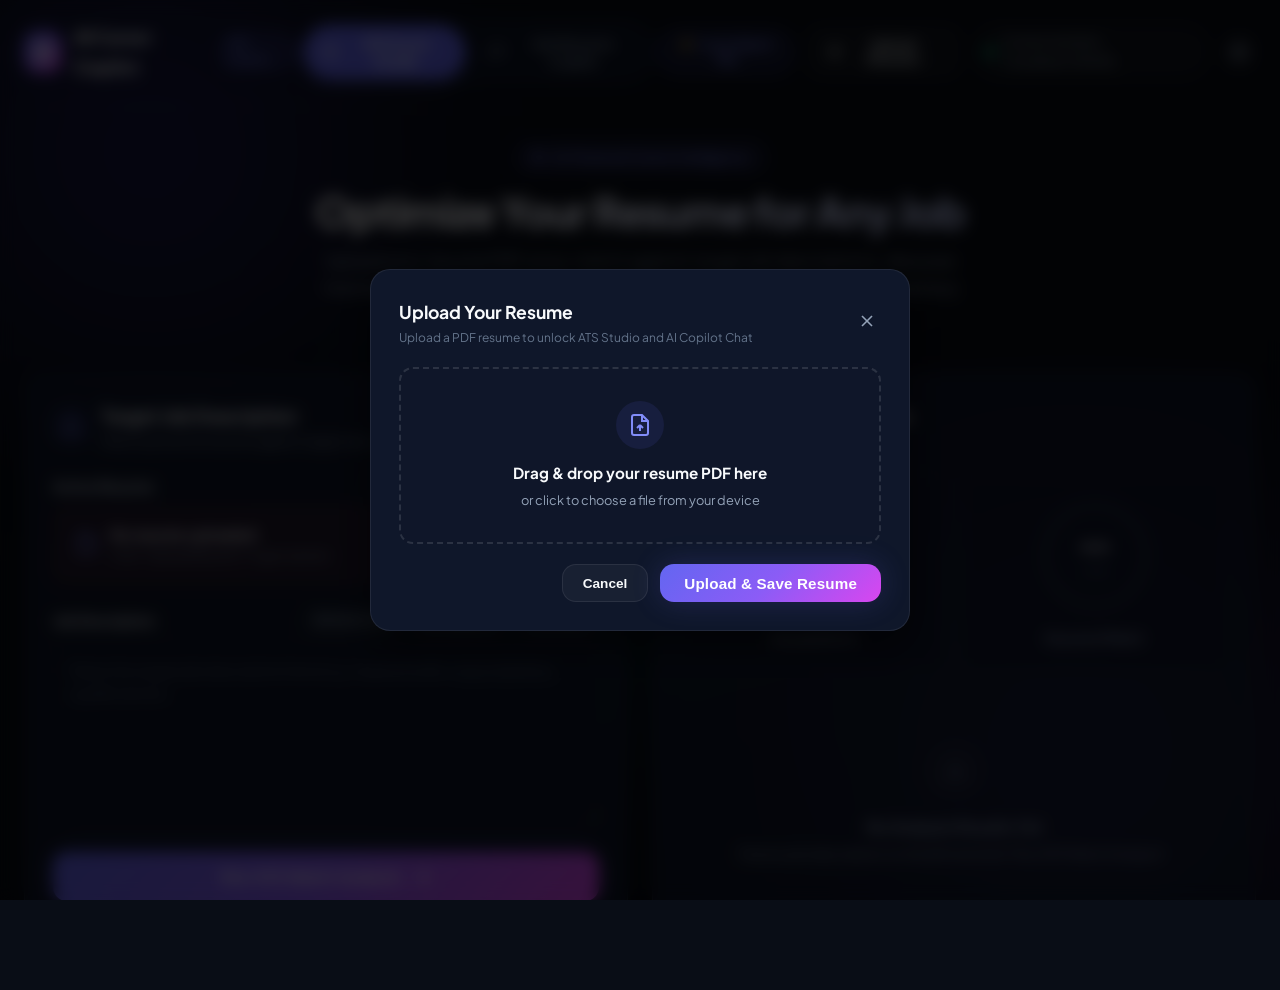
==== commit e86e0541: "added interface for copilot and made some ui changes" ====
--- a/index.html
+++ b/index.html
@@ -3,7 +3,7 @@
 <head>
   <meta charset="UTF-8" />
   <meta name="viewport" content="width=device-width, initial-scale=1.0" />
-  <title>AI Career Copilot | ATS Score Studio & Resume Chat</title>
+  <title>AI Career Copilot | ATS Score Studio & AI Chat</title>
   <meta
     name="description"
     content="Upload your resume, compare against job descriptions, calculate ATS match scores, discover missing keywords, and chat with your resume using AI."
@@ -65,8 +65,26 @@
         </button>
       </nav>
 
-      <!-- Connection Status & Settings -->
+      <!-- Connection Status, Provider Selector & Resume Change -->
       <div class="nav-actions">
+        <!-- Local vs Cloud Provider Selector Pill -->
+        <button id="provider-toggle-btn" class="provider-pill local" title="Click to toggle Local (Qwen 7B) / Cloud (Groq API)">
+          ⚡ Local (Qwen 7B)
+        </button>
+
+        <!-- Change Resume Button -->
+        <button id="change-resume-nav-btn" class="btn-secondary" style="display: flex; align-items: center; gap: 6px;">
+          <svg width="15" height="15" viewBox="0 0 24 24" fill="none" stroke="currentColor" stroke-width="2">
+            <path d="M14 2H6a2 2 0 0 0-2 2v16a2 2 0 0 0 2 2h12a2 2 0 0 0 2-2V8z"/>
+            <polyline points="14 2 14 8 20 8"/>
+            <line x1="12" y1="18" x2="12" y2="12"/>
+            <line x1="9" y1="15" x2="12" y2="12"/>
+            <line x1="15" y1="15" x2="12" y2="12"/>
+          </svg>
+          <span id="nav-resume-label">Upload Resume</span>
+        </button>
+
+        <!-- API Connection Status Badge -->
         <div class="status-indicator" id="status-badge" title="Click to view API endpoint info">
           <span class="status-ping connecting" id="status-ping"></span>
           <span id="status-text">Checking API...</span>
@@ -90,8 +108,8 @@
       </div>
       <h2 class="hero-title">Optimize Your Resume for Any Job</h2>
       <p class="hero-subtitle">
-        Upload your resume PDF, match against target job descriptions, discover critical missing keywords, 
-        and chat directly with your resume using RAG intelligence.
+        Upload your resume PDF once, match against target job descriptions, discover missing keywords, 
+        and chat directly with your resume using LangGraph memory agent.
       </p>
     </section>
 
@@ -110,52 +128,30 @@
                 </svg>
               </div>
               <div>
-                <h3 class="card-title">Upload & Target</h3>
-                <p class="card-subtitle">Provide your PDF resume and target job requirements</p>
+                <h3 class="card-title">Target Job Description</h3>
+                <p class="card-subtitle">Match your active resume against target role requirements</p>
               </div>
             </div>
           </div>
 
           <form id="ats-form">
-            <!-- File Upload Dropzone -->
+            <!-- Active Resume Display Banner -->
             <div class="form-group">
               <div class="label-row">
-                <label class="form-label">Resume PDF</label>
-                <span class="form-hint">Supported: PDF (Max 10MB)</span>
-              </div>
-              <div class="dropzone" id="dropzone">
-                <input type="file" id="resume-input" accept="application/pdf" class="dropzone-input" />
-                <div class="dropzone-icon">
-                  <svg width="24" height="24" viewBox="0 0 24 24" fill="none" stroke="currentColor" stroke-width="2">
-                    <path d="M14 2H6a2 2 0 0 0-2 2v16a2 2 0 0 0 2 2h12a2 2 0 0 0 2-2V8z"/>
-                    <polyline points="14 2 14 8 20 8"/>
-                    <line x1="12" y1="18" x2="12" y2="12"/>
-                    <line x1="9" y1="15" x2="12" y2="12"/>
-                    <line x1="15" y1="15" x2="12" y2="12"/>
-                  </svg>
-                </div>
-                <div class="dropzone-title">Drag & drop your resume PDF here</div>
-                <div class="dropzone-subtitle">or click to browse from your computer</div>
-              </div>
-
-              <!-- Active File Display -->
-              <div class="file-badge" id="file-badge">
-                <div class="file-info">
-                  <svg class="file-icon" width="20" height="20" viewBox="0 0 24 24" fill="none" stroke="currentColor" stroke-width="2">
+                <label class="form-label">Active Resume</label>
+                <button type="button" class="btn-secondary" id="change-resume-form-btn" style="padding: 2px 10px; font-size: 0.75rem;">Change Resume</button>
+              </div>
+              <div class="active-resume-card" id="active-resume-banner">
+                <div class="resume-status-info">
+                  <svg width="24" height="24" viewBox="0 0 24 24" fill="none" stroke="var(--primary-light)" stroke-width="2">
                     <path d="M14 2H6a2 2 0 0 0-2 2v16a2 2 0 0 0 2 2h12a2 2 0 0 0 2-2V8z"/>
                     <polyline points="14 2 14 8 20 8"/>
                   </svg>
                   <div>
-                    <div class="file-name" id="file-name">resume.pdf</div>
-                    <div class="file-size" id="file-size">0 KB</div>
+                    <div class="resume-status-title" id="active-resume-name">No resume uploaded</div>
+                    <div class="resume-status-desc" id="active-resume-desc">Click "Upload Resume" to get started</div>
                   </div>
                 </div>
-                <button type="button" class="remove-file-btn" id="remove-file-btn" title="Remove resume">
-                  <svg width="18" height="18" viewBox="0 0 24 24" fill="none" stroke="currentColor" stroke-width="2">
-                    <line x1="18" y1="6" x2="6" y2="18"/>
-                    <line x1="6" y1="6" x2="18" y2="18"/>
-                  </svg>
-                </button>
               </div>
             </div>
 
@@ -201,7 +197,7 @@
               </div>
               <div>
                 <h3 class="card-title">ATS Score & Analysis</h3>
-                <p class="card-subtitle" id="analysis-subtitle">Awaiting resume upload & analysis run</p>
+                <p class="card-subtitle" id="analysis-subtitle">Awaiting analysis run</p>
               </div>
             </div>
             <button type="button" class="btn-secondary" id="export-btn" style="display: none;" title="Copy summary report">
@@ -268,7 +264,7 @@
               </svg>
             </div>
             <h4>No Analysis Results Yet</h4>
-            <p style="font-size: 0.85rem; margin-top: 0.25rem;">Select your resume and job description on the left, then click "Run ATS Match Analysis".</p>
+            <p style="font-size: 0.85rem; margin-top: 0.25rem;">Paste a job description on the left and click "Run ATS Match Analysis".</p>
           </div>
 
           <!-- Detailed Results Stack -->
@@ -317,11 +313,11 @@
                 </svg>
               </div>
               <div>
-                <h3 class="card-title">Resume Copilot Chat</h3>
-                <p class="card-subtitle" id="chat-subtitle">Ask questions about your uploaded resume using RAG vector intelligence</p>
-              </div>
-            </div>
-            <button type="button" class="btn-secondary" id="clear-chat-btn">Clear Chat</button>
+                <h3 class="card-title">AI Resume Copilot Chat</h3>
+                <p class="card-subtitle" id="chat-subtitle">Powered by LangGraph Memory & Tool Calling Agent</p>
+              </div>
+            </div>
+            <button type="button" class="btn-secondary" id="clear-chat-btn">New Conversation</button>
           </div>
 
           <!-- Chat Messages Area -->
@@ -331,7 +327,7 @@
               <div class="message-avatar">AI</div>
               <div>
                 <div class="message-bubble">
-                  Hello! I am your AI Career Copilot. Once you upload your resume PDF, you can ask me anything about your experience, technical skills, project details, or ask me to draft tailored responses for applications!
+                  Hello! I am your AI Career Copilot with memory persistence. Ask me questions about your resume, missing skills, career path, or follow-up on previous answers!
                 </div>
                 <span class="message-time">Just now</span>
               </div>
@@ -342,10 +338,10 @@
           <div class="chat-footer">
             <!-- Prompt Suggestions -->
             <div class="prompt-suggestions">
+              <button type="button" class="prompt-chip" data-prompt="I want to become an AI Engineer. What skills am I missing?">🚀 Skill Gap Analysis</button>
+              <button type="button" class="prompt-chip" data-prompt="Which of those skills should I learn first?">🎯 Priority Roadmap</button>
               <button type="button" class="prompt-chip" data-prompt="What are the main technical skills listed in my resume?">💡 Top Technical Skills</button>
-              <button type="button" class="prompt-chip" data-prompt="Summarize my relevant experience in 3 high-impact bullet points.">📄 3-Bullet Summary</button>
-              <button type="button" class="prompt-chip" data-prompt="What software projects or architecture achievements are mentioned?">🚀 Project Highlights</button>
-              <button type="button" class="prompt-chip" data-prompt="How can I phrase my experience for a Lead Engineer role?">🎯 Lead Role Pitch</button>
+              <button type="button" class="prompt-chip" data-prompt="Summarize my relevant experience in 3 bullet points.">📄 3-Bullet Summary</button>
             </div>
 
             <!-- Chat Input Bar -->
@@ -354,7 +350,7 @@
                 type="text"
                 id="chat-input"
                 class="chat-input"
-                placeholder="Ask your resume anything (e.g. 'What is my experience with Python and databases?')..."
+                placeholder="Ask your resume anything (e.g. 'What skills am I missing for AI Engineer?')..."
                 autocomplete="off"
               />
               <button type="submit" class="send-btn" id="chat-send-btn" title="Send Question">
@@ -368,6 +364,71 @@
         </div>
       </div>
     </main>
+  </div>
+
+  <!-- Dedicated Resume Upload Modal -->
+  <div class="modal-backdrop" id="resume-modal">
+    <div class="modal-content" style="max-width: 540px;">
+      <div class="modal-header">
+        <div>
+          <h3 class="modal-title" id="resume-modal-title">Upload Your Resume</h3>
+          <p class="form-hint" style="margin-top: 2px;">Upload a PDF resume to unlock ATS Studio and AI Copilot Chat</p>
+        </div>
+        <button type="button" class="remove-file-btn" id="close-resume-modal-btn">
+          <svg width="20" height="20" viewBox="0 0 24 24" fill="none" stroke="currentColor" stroke-width="2">
+            <line x1="18" y1="6" x2="6" y2="18"/>
+            <line x1="6" y1="6" x2="18" y2="18"/>
+          </svg>
+        </button>
+      </div>
+
+      <form id="modal-resume-form">
+        <div class="form-group" style="margin-bottom: 1rem;">
+          <div class="dropzone" id="modal-dropzone">
+            <input type="file" id="modal-resume-input" accept="application/pdf" class="dropzone-input" />
+            <div class="dropzone-icon">
+              <svg width="24" height="24" viewBox="0 0 24 24" fill="none" stroke="currentColor" stroke-width="2">
+                <path d="M14 2H6a2 2 0 0 0-2 2v16a2 2 0 0 0 2 2h12a2 2 0 0 0 2-2V8z"/>
+                <polyline points="14 2 14 8 20 8"/>
+                <line x1="12" y1="18" x2="12" y2="12"/>
+                <line x1="9" y1="15" x2="12" y2="12"/>
+                <line x1="15" y1="15" x2="12" y2="12"/>
+              </svg>
+            </div>
+            <div class="dropzone-title">Drag & drop your resume PDF here</div>
+            <div class="dropzone-subtitle">or click to choose a file from your device</div>
+          </div>
+
+          <!-- Active File Selection Display -->
+          <div class="file-badge" id="modal-file-badge">
+            <div class="file-info">
+              <svg class="file-icon" width="20" height="20" viewBox="0 0 24 24" fill="none" stroke="currentColor" stroke-width="2">
+                <path d="M14 2H6a2 2 0 0 0-2 2v16a2 2 0 0 0 2 2h12a2 2 0 0 0 2-2V8z"/>
+                <polyline points="14 2 14 8 20 8"/>
+              </svg>
+              <div>
+                <div class="file-name" id="modal-file-name">resume.pdf</div>
+                <div class="file-size" id="modal-file-size">0 KB</div>
+              </div>
+            </div>
+            <button type="button" class="remove-file-btn" id="modal-remove-file-btn" title="Remove selected file">
+              <svg width="18" height="18" viewBox="0 0 24 24" fill="none" stroke="currentColor" stroke-width="2">
+                <line x1="18" y1="6" x2="6" y2="18"/>
+                <line x1="6" y1="6" x2="18" y2="18"/>
+              </svg>
+            </button>
+          </div>
+        </div>
+
+        <div class="modal-footer" style="margin-top: 1.25rem;">
+          <button type="button" class="btn-secondary" id="cancel-resume-modal-btn">Cancel</button>
+          <button type="submit" class="btn-primary" id="upload-resume-submit-btn" style="width: auto; padding: 0.65rem 1.5rem;">
+            <span id="upload-btn-text">Upload & Save Resume</span>
+            <div class="spinner" id="upload-btn-spinner" style="display: none; width: 14px; height: 14px;"></div>
+          </button>
+        </div>
+      </form>
+    </div>
   </div>
 
   <!-- Settings Modal -->
--- a/styles.css
+++ b/styles.css
@@ -230,6 +230,38 @@
   height: 18px;
 }
 
+/* Provider Pill Selector */
+.provider-pill {
+  display: flex;
+  align-items: center;
+  gap: 0.4rem;
+  padding: 0.45rem 0.95rem;
+  border-radius: var(--radius-full);
+  font-size: 0.8rem;
+  font-weight: 700;
+  border: 1px solid var(--border-color);
+  background: rgba(255, 255, 255, 0.04);
+  color: var(--text-main);
+  cursor: pointer;
+  transition: var(--transition-normal);
+}
+
+.provider-pill.local {
+  border-color: rgba(99, 102, 241, 0.4);
+  background: rgba(99, 102, 241, 0.12);
+  color: var(--primary-light);
+}
+
+.provider-pill.cloud {
+  border-color: rgba(6, 182, 212, 0.4);
+  background: rgba(6, 182, 212, 0.12);
+  color: var(--accent-cyan);
+}
+
+.provider-pill:hover {
+  transform: translateY(-1px);
+}
+
 /* Connection Status & Settings */
 .nav-actions {
   display: flex;
@@ -306,7 +338,7 @@
 /* Hero Section */
 .hero-section {
   text-align: center;
-  padding: 2.5rem 1rem 1.5rem;
+  padding: 2.25rem 1rem 1.25rem;
 }
 
 .hero-tag {
@@ -320,15 +352,15 @@
   color: var(--primary-light);
   font-size: 0.8rem;
   font-weight: 600;
-  margin-bottom: 1rem;
+  margin-bottom: 0.85rem;
 }
 
 .hero-title {
-  font-size: 2.75rem;
+  font-size: 2.6rem;
   font-weight: 800;
   line-height: 1.15;
   letter-spacing: -0.03em;
-  margin-bottom: 0.85rem;
+  margin-bottom: 0.75rem;
   background: linear-gradient(135deg, #ffffff 30%, #a5b4fc 100%);
   -webkit-background-clip: text;
   -webkit-text-fill-color: transparent;
@@ -445,6 +477,39 @@
 .form-hint {
   font-size: 0.75rem;
   color: var(--text-subtle);
+}
+
+/* Active Resume Banner Card */
+.active-resume-card {
+  display: flex;
+  align-items: center;
+  justify-content: space-between;
+  padding: 1rem 1.25rem;
+  border-radius: var(--radius-md);
+  background: rgba(99, 102, 241, 0.08);
+  border: 1px solid rgba(99, 102, 241, 0.25);
+}
+
+.active-resume-card.missing {
+  background: rgba(244, 63, 94, 0.08);
+  border-color: rgba(244, 63, 94, 0.25);
+}
+
+.resume-status-info {
+  display: flex;
+  align-items: center;
+  gap: 0.75rem;
+}
+
+.resume-status-title {
+  font-size: 0.9rem;
+  font-weight: 700;
+  color: var(--text-main);
+}
+
+.resume-status-desc {
+  font-size: 0.78rem;
+  color: var(--text-muted);
 }
 
 /* Dropzone */
@@ -831,9 +896,9 @@
 
 /* Copilot Chat View */
 .chat-layout {
-  max-width: 900px;
+  max-width: 950px;
   margin: 1.5rem auto 0;
-  height: 700px;
+  height: 720px;
   display: flex;
   flex-direction: column;
 }
@@ -881,7 +946,7 @@
 .message-row {
   display: flex;
   gap: 1rem;
-  max-width: 85%;
+  max-width: 88%;
 }
 
 .message-row.user {
@@ -1096,16 +1161,17 @@
   to { opacity: 1; transform: translateY(0); }
 }
 
-/* Settings Modal */
+/* Modal Backdrops & Dialogs */
 .modal-backdrop {
   position: fixed;
   inset: 0;
-  background: rgba(0, 0, 0, 0.7);
+  background: rgba(0, 0, 0, 0.75);
   backdrop-filter: blur(8px);
   z-index: 1000;
   display: none;
   align-items: center;
   justify-content: center;
+  padding: 1.5rem;
 }
 
 .modal-backdrop.active {
@@ -1114,12 +1180,18 @@
 
 .modal-content {
   width: 100%;
-  max-width: 480px;
+  max-width: 520px;
   background: var(--bg-surface);
   border: 1px solid var(--border-color);
   border-radius: var(--radius-lg);
   padding: 1.75rem;
   box-shadow: var(--shadow-lg);
+  animation: modalScale 0.25s cubic-bezier(0.16, 1, 0.3, 1);
+}
+
+@keyframes modalScale {
+  from { opacity: 0; transform: scale(0.95); }
+  to { opacity: 1; transform: scale(1); }
 }
 
 .modal-header {
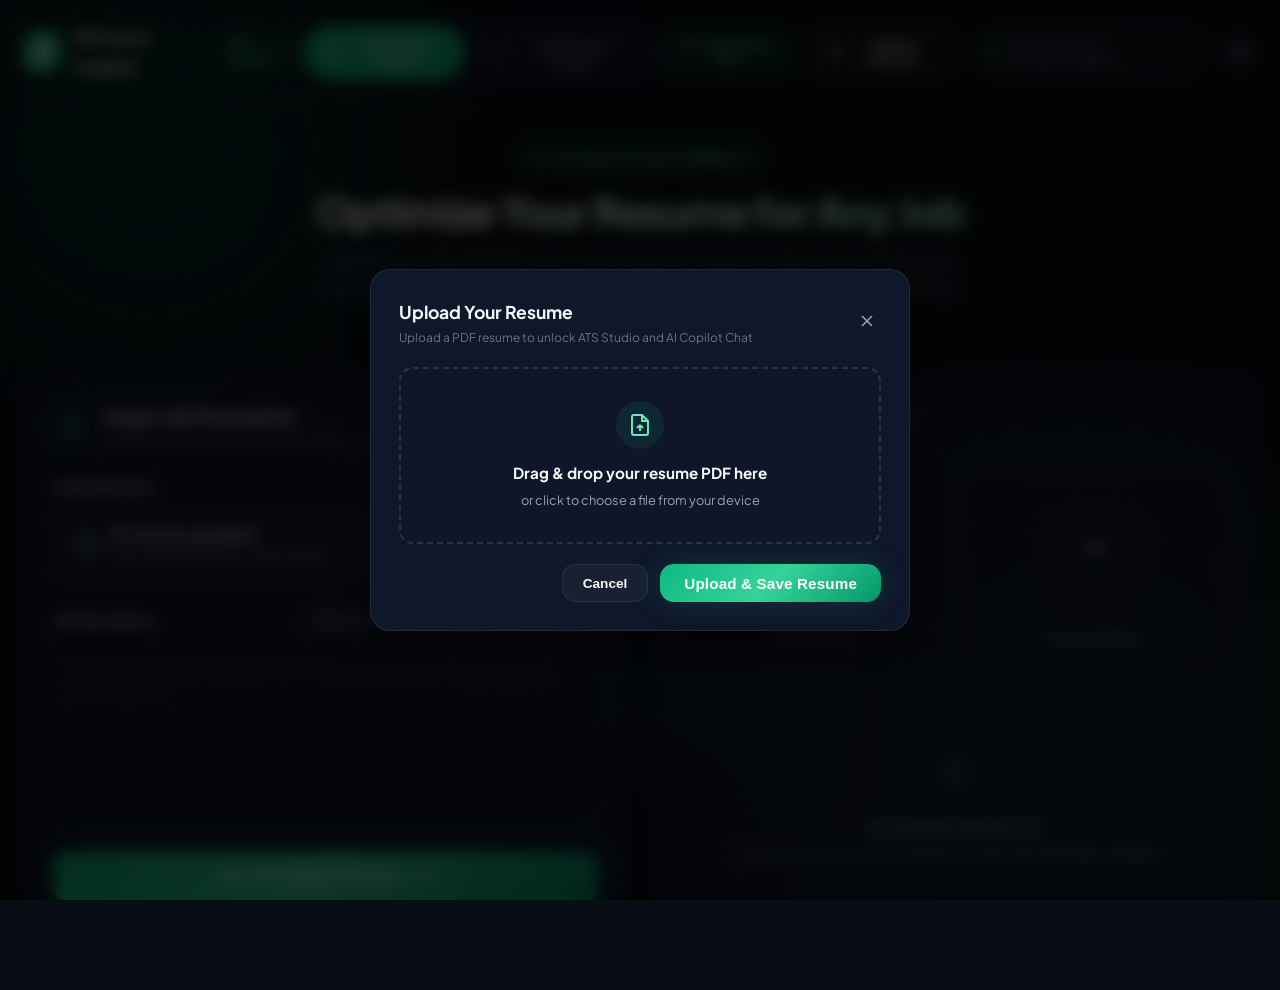
==== commit 7232fd49: "color themed changed" ====
--- a/index.html
+++ b/index.html
@@ -217,8 +217,8 @@
                 <svg class="gauge-svg" viewBox="0 0 120 120">
                   <defs>
                     <linearGradient id="score-gradient" x1="0%" y1="0%" x2="100%" y2="100%">
-                      <stop offset="0%" stop-color="#6366f1" />
-                      <stop offset="100%" stop-color="#8b5cf6" />
+                      <stop offset="0%" stop-color="#10b981" />
+                      <stop offset="100%" stop-color="#34d399" />
                     </linearGradient>
                   </defs>
                   <circle class="gauge-bg" cx="60" cy="60" r="50" />
@@ -339,7 +339,7 @@
             <!-- Prompt Suggestions -->
             <div class="prompt-suggestions">
               <button type="button" class="prompt-chip" data-prompt="I want to become an AI Engineer. What skills am I missing?">🚀 Skill Gap Analysis</button>
-              <button type="button" class="prompt-chip" data-prompt="Which of those skills should I learn first?">🎯 Priority Roadmap</button>
+              <button type="button" class="prompt-chip" data-prompt="Which of those skills should I learn first?">🎯 Priority Skills</button>
               <button type="button" class="prompt-chip" data-prompt="What are the main technical skills listed in my resume?">💡 Top Technical Skills</button>
               <button type="button" class="prompt-chip" data-prompt="Summarize my relevant experience in 3 bullet points.">📄 3-Bullet Summary</button>
             </div>
--- a/styles.css
+++ b/styles.css
@@ -11,14 +11,14 @@
   --bg-glass: rgba(15, 23, 42, 0.65);
   
   --border-color: rgba(255, 255, 255, 0.08);
-  --border-hover: rgba(99, 102, 241, 0.35);
-  --border-focus: #6366f1;
-
-  --primary: #6366f1;
-  --primary-light: #818cf8;
-  --primary-dark: #4f46e5;
-  --primary-gradient: linear-gradient(135deg, #6366f1 0%, #8b5cf6 50%, #d946ef 100%);
-  --primary-glow: rgba(99, 102, 241, 0.25);
+  --border-hover: rgba(16, 185, 129, 0.35);
+  --border-focus: #10b981;
+
+  --primary: #10b981;
+  --primary-light: #6ee7b7;
+  --primary-dark: #059669;
+  --primary-gradient: linear-gradient(135deg, #10b981 0%, #34d399 50%, #059669 100%);
+  --primary-glow: rgba(16, 185, 129, 0.25);
 
   --accent-cyan: #06b6d4;
   --accent-emerald: #10b981;
@@ -40,7 +40,7 @@
   --shadow-sm: 0 2px 8px rgba(0, 0, 0, 0.2);
   --shadow-md: 0 8px 24px rgba(0, 0, 0, 0.35);
   --shadow-lg: 0 16px 40px rgba(0, 0, 0, 0.5);
-  --shadow-glow: 0 0 30px rgba(99, 102, 241, 0.2);
+  --shadow-glow: 0 0 30px rgba(16, 185, 129, 0.2);
 
   --transition-fast: 0.15s ease;
   --transition-normal: 0.25s cubic-bezier(0.16, 1, 0.3, 1);
@@ -84,7 +84,7 @@
 .glow-orb-1 {
   width: 500px;
   height: 500px;
-  background: radial-gradient(circle, #4f46e5 0%, rgba(79, 70, 229, 0) 70%);
+  background: radial-gradient(circle, #059669 0%, rgba(5, 150, 105, 0) 70%);
   top: -100px;
   left: -100px;
 }
@@ -92,7 +92,7 @@
 .glow-orb-2 {
   width: 600px;
   height: 600px;
-  background: radial-gradient(circle, #8b5cf6 0%, rgba(139, 92, 246, 0) 70%);
+  background: radial-gradient(circle, #34d399 0%, rgba(52, 211, 153, 0) 70%);
   bottom: -150px;
   right: -100px;
   animation-delay: -7s;
@@ -181,9 +181,9 @@
   letter-spacing: 0.08em;
   padding: 2px 8px;
   border-radius: var(--radius-full);
-  background: rgba(99, 102, 241, 0.15);
+  background: rgba(16, 185, 129, 0.15);
   color: var(--primary-light);
-  border: 1px solid rgba(99, 102, 241, 0.3);
+  border: 1px solid rgba(16, 185, 129, 0.3);
 }
 
 /* Nav Tabs */
@@ -222,7 +222,7 @@
 .nav-tab.active {
   color: #fff;
   background: var(--primary);
-  box-shadow: 0 4px 12px rgba(99, 102, 241, 0.35);
+  box-shadow: 0 4px 12px rgba(16, 185, 129, 0.35);
 }
 
 .nav-tab svg {
@@ -247,8 +247,8 @@
 }
 
 .provider-pill.local {
-  border-color: rgba(99, 102, 241, 0.4);
-  background: rgba(99, 102, 241, 0.12);
+  border-color: rgba(16, 185, 129, 0.4);
+  background: rgba(16, 185, 129, 0.12);
   color: var(--primary-light);
 }
 
@@ -347,8 +347,8 @@
   gap: 0.5rem;
   padding: 0.35rem 1rem;
   border-radius: var(--radius-full);
-  background: rgba(99, 102, 241, 0.1);
-  border: 1px solid rgba(99, 102, 241, 0.25);
+  background: rgba(16, 185, 129, 0.1);
+  border: 1px solid rgba(16, 185, 129, 0.25);
   color: var(--primary-light);
   font-size: 0.8rem;
   font-weight: 600;
@@ -361,7 +361,7 @@
   line-height: 1.15;
   letter-spacing: -0.03em;
   margin-bottom: 0.75rem;
-  background: linear-gradient(135deg, #ffffff 30%, #a5b4fc 100%);
+  background: linear-gradient(135deg, #ffffff 30%, #6ee7b7 100%);
   -webkit-background-clip: text;
   -webkit-text-fill-color: transparent;
 }
@@ -437,8 +437,8 @@
   width: 36px;
   height: 36px;
   border-radius: var(--radius-md);
-  background: rgba(99, 102, 241, 0.12);
-  border: 1px solid rgba(99, 102, 241, 0.25);
+  background: rgba(16, 185, 129, 0.12);
+  border: 1px solid rgba(16, 185, 129, 0.25);
   color: var(--primary-light);
   display: flex;
   align-items: center;
@@ -486,8 +486,8 @@
   justify-content: space-between;
   padding: 1rem 1.25rem;
   border-radius: var(--radius-md);
-  background: rgba(99, 102, 241, 0.08);
-  border: 1px solid rgba(99, 102, 241, 0.25);
+  background: rgba(16, 185, 129, 0.08);
+  border: 1px solid rgba(16, 185, 129, 0.25);
 }
 
 .active-resume-card.missing {
@@ -526,7 +526,7 @@
 
 .dropzone:hover, .dropzone.dragover {
   border-color: var(--primary-light);
-  background: rgba(99, 102, 241, 0.06);
+  background: rgba(16, 185, 129, 0.06);
 }
 
 .dropzone-input {
@@ -543,7 +543,7 @@
   height: 48px;
   margin: 0 auto 0.75rem;
   border-radius: var(--radius-full);
-  background: rgba(99, 102, 241, 0.1);
+  background: rgba(16, 185, 129, 0.1);
   color: var(--primary-light);
   display: flex;
   align-items: center;
@@ -573,8 +573,8 @@
   justify-content: space-between;
   padding: 0.85rem 1rem;
   border-radius: var(--radius-md);
-  background: rgba(99, 102, 241, 0.1);
-  border: 1px solid rgba(99, 102, 241, 0.3);
+  background: rgba(16, 185, 129, 0.1);
+  border: 1px solid rgba(16, 185, 129, 0.3);
   margin-top: 0.75rem;
 }
 
@@ -643,9 +643,9 @@
 }
 
 .preset-btn:hover {
-  border-color: rgba(99, 102, 241, 0.4);
+  border-color: rgba(16, 185, 129, 0.4);
   color: var(--primary-light);
-  background: rgba(99, 102, 241, 0.08);
+  background: rgba(16, 185, 129, 0.08);
 }
 
 /* Textarea */
@@ -667,7 +667,7 @@
 
 .textarea-styled:focus {
   border-color: var(--primary);
-  box-shadow: 0 0 0 3px rgba(99, 102, 241, 0.15);
+  box-shadow: 0 0 0 3px rgba(16, 185, 129, 0.15);
 }
 
 .textarea-styled::placeholder {
@@ -696,7 +696,7 @@
 
 .btn-primary:hover {
   transform: translateY(-2px);
-  box-shadow: 0 8px 25px rgba(99, 102, 241, 0.4);
+  box-shadow: 0 8px 25px rgba(16, 185, 129, 0.4);
 }
 
 .btn-primary:disabled {
@@ -996,7 +996,7 @@
   background: var(--primary);
   color: #fff;
   border-top-right-radius: 4px;
-  box-shadow: 0 4px 15px rgba(99, 102, 241, 0.3);
+  box-shadow: 0 4px 15px rgba(16, 185, 129, 0.3);
 }
 
 .message-time {
@@ -1038,8 +1038,8 @@
 }
 
 .prompt-chip:hover {
-  background: rgba(99, 102, 241, 0.1);
-  border-color: rgba(99, 102, 241, 0.3);
+  background: rgba(16, 185, 129, 0.1);
+  border-color: rgba(16, 185, 129, 0.3);
   color: var(--primary-light);
 }
 
@@ -1064,7 +1064,7 @@
 
 .chat-input:focus {
   border-color: var(--primary);
-  box-shadow: 0 0 0 3px rgba(99, 102, 241, 0.15);
+  box-shadow: 0 0 0 3px rgba(16, 185, 129, 0.15);
 }
 
 .send-btn {
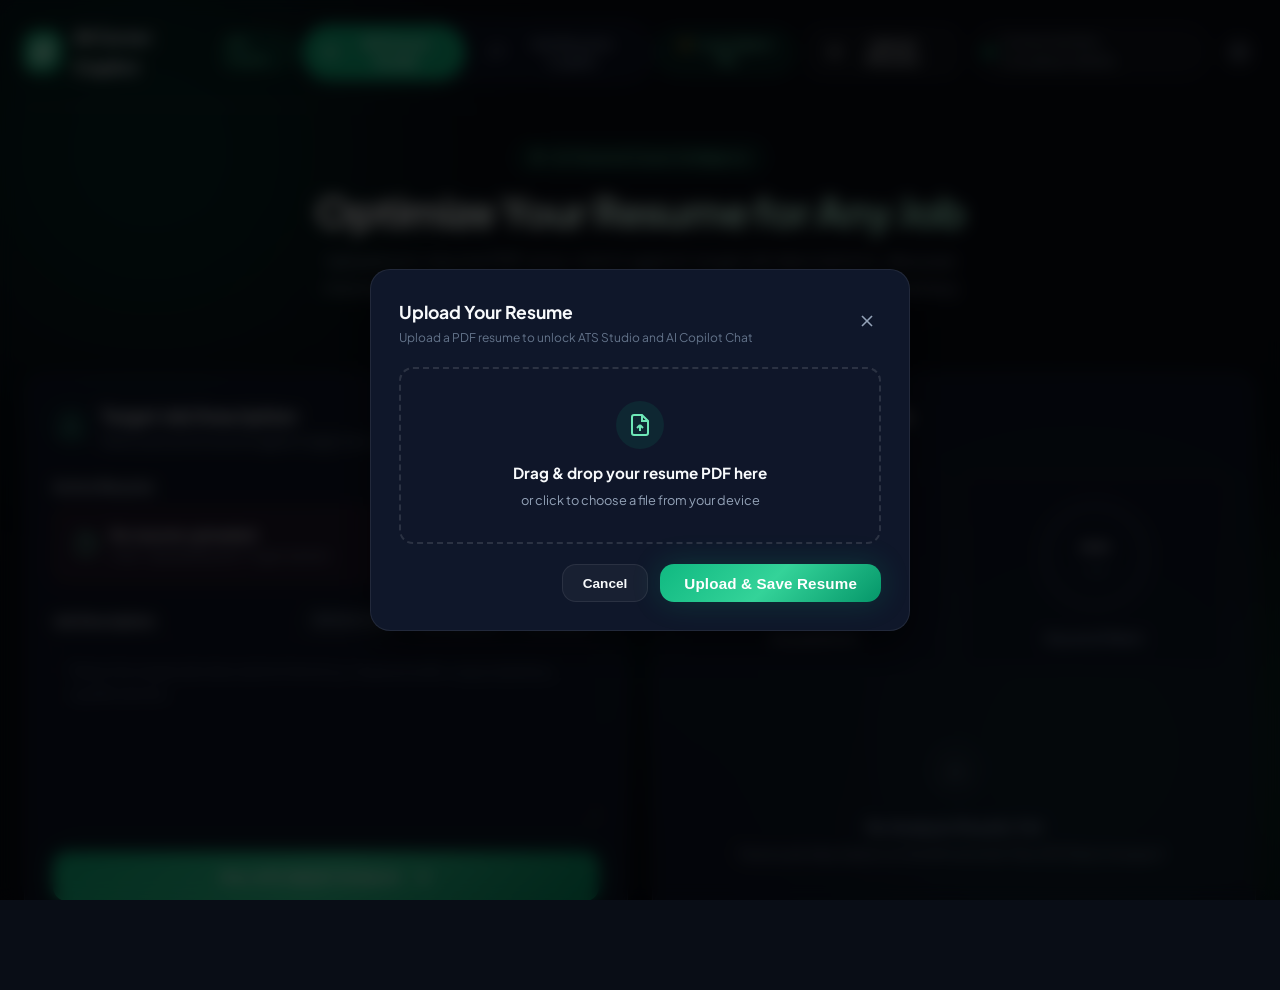
==== commit feb9caa8: "fixed css rendering" ====
--- a/index.html
+++ b/index.html
@@ -18,7 +18,7 @@
   />
 
   <!-- CSS Stylesheet -->
-  <link rel="stylesheet" href="styles.css" />
+  <link rel="stylesheet" href="styles.css?v=2" />
 </head>
 <body>
   <!-- Ambient Glow Effects -->
